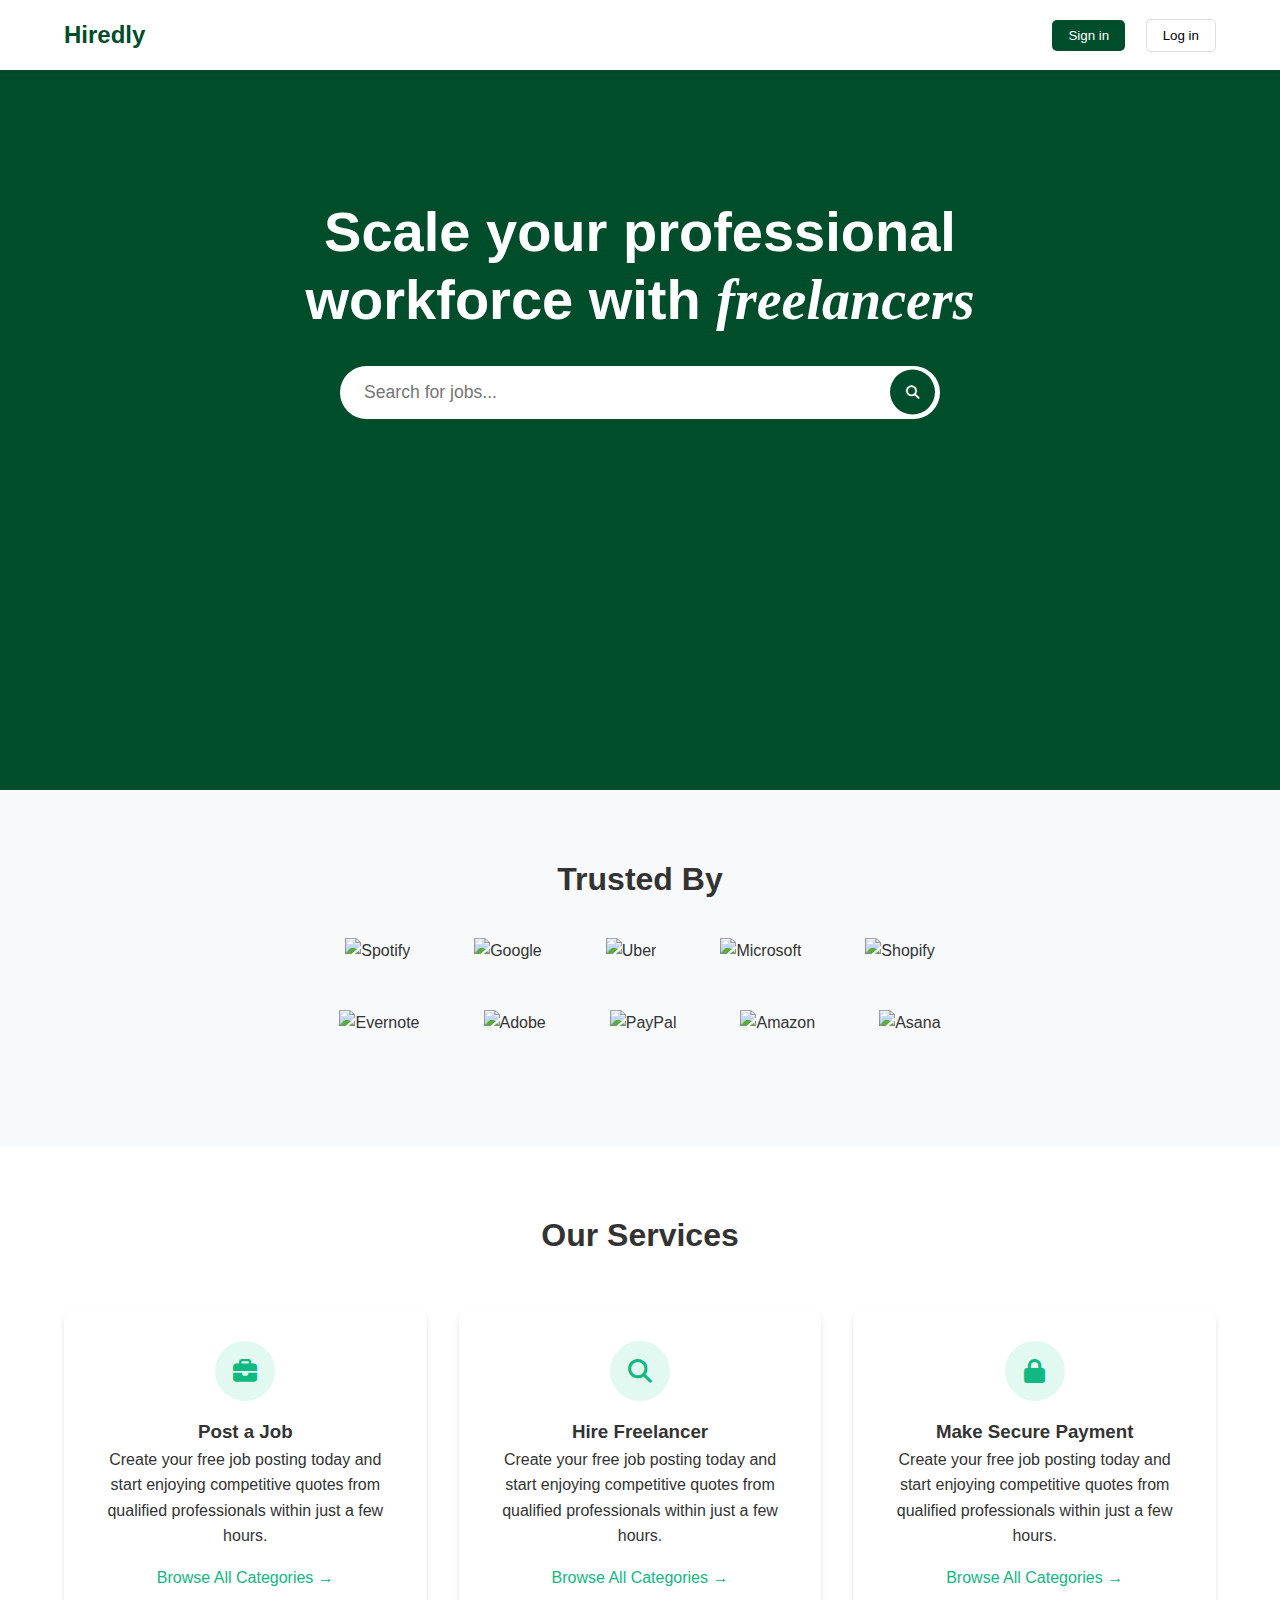
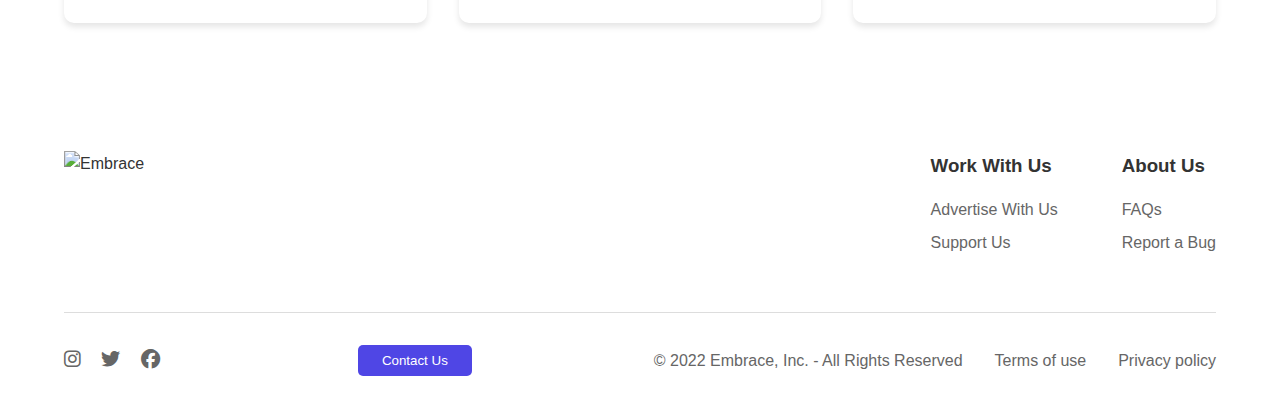
==== jobseeker.html @ 5eb38798 "1.24" ====
<!DOCTYPE html>
<html lang="en">
<head>
    <meta charset="UTF-8">
    <meta name="viewport" content="width=device-width, initial-scale=1.0">
    <title>Hiredly - Find Freelancers</title>
    <link rel="stylesheet" href="jobstyle.css">
    <link rel="stylesheet" href="https://cdnjs.cloudflare.com/ajax/libs/font-awesome/6.4.0/css/all.min.css">
</head>
<body>
    <!-- Navigation -->
    <nav class="navbar">
        <div class="logo">Hiredly</div>
        
        <div class="auth-buttons">
            <button class="btn-sign-in">Sign in</button>
            <button class="btn-log-in">Log in</button>
        </div>
    </nav>

    <!-- Hero Section -->
    <section class="hero">
        <div class="hero-content">
           
            
            <h1>Scale your professional<br>workforce with <span class="stylized">freelancers</span></h1>
            
            
            <div class="search-container">
                <input type="text" placeholder="Search for jobs...">
                <button class="search-button">
                    <i class="fas fa-search"></i>
                </button>
            </div>

            
            </div>
        </div>
    </section>

    <!-- Rest of the content remains the same -->
    <!-- Trusted By Section -->
    <section class="trusted-by">
        <h2>Trusted By</h2>
        <div class="logo-container">
            <img src="/placeholder.svg?height=40&width=120" alt="Spotify">
            <img src="/placeholder.svg?height=40&width=120" alt="Google">
            <img src="/placeholder.svg?height=40&width=120" alt="Uber">
            <img src="/placeholder.svg?height=40&width=120" alt="Microsoft">
            <img src="/placeholder.svg?height=40&width=120" alt="Shopify">
        </div>
        <div class="logo-container second-row">
            <img src="/placeholder.svg?height=40&width=120" alt="Evernote">
            <img src="/placeholder.svg?height=40&width=120" alt="Adobe">
            <img src="/placeholder.svg?height=40&width=120" alt="PayPal">
            <img src="/placeholder.svg?height=40&width=120" alt="Amazon">
            <img src="/placeholder.svg?height=40&width=120" alt="Asana">
        </div>
    </section>

    <!-- Services Section -->
    <section class="services">
        <h2>Our Services</h2>
        <div class="service-cards">
            <div class="service-card">
                <div class="icon-circle">
                    <i class="fas fa-briefcase"></i>
                </div>
                <h3>Post a Job</h3>
                <p>Create your free job posting today and start enjoying competitive quotes from qualified professionals within just a few hours.</p>
                <a href="#" class="browse-link">Browse All Categories →</a>
            </div>
            <div class="service-card">
                <div class="icon-circle">
                    <i class="fas fa-search"></i>
                </div>
                <h3>Hire Freelancer</h3>
                <p>Create your free job posting today and start enjoying competitive quotes from qualified professionals within just a few hours.</p>
                <a href="#" class="browse-link">Browse All Categories →</a>
            </div>
            <div class="service-card">
                <div class="icon-circle">
                    <i class="fas fa-lock"></i>
                </div>
                <h3>Make Secure Payment</h3>
                <p>Create your free job posting today and start enjoying competitive quotes from qualified professionals within just a few hours.</p>
                <a href="#" class="browse-link">Browse All Categories →</a>
            </div>
        </div>
    </section>

    <!-- Rest of the sections remain the same -->
    <!-- Footer -->
    <footer class="footer">
        <div class="footer-content">
            <div class="footer-logo">
                <img src="/placeholder.svg?height=40&width=120" alt="Embrace">
            </div>
            <div class="footer-links">
                <div class="footer-column">
                    <h3>Work With Us</h3>
                    <a href="#">Advertise With Us</a>
                    <a href="#">Support Us</a>
                </div>
                <div class="footer-column">
                    <h3>About Us</h3>
                    <a href="#">FAQs</a>
                    <a href="#">Report a Bug</a>
                </div>
            </div>
        </div>
        <div class="footer-bottom">
            <div class="social-links">
                <a href="#"><i class="fab fa-instagram"></i></a>
                <a href="#"><i class="fab fa-twitter"></i></a>
                <a href="#"><i class="fab fa-facebook"></i></a>
            </div>
            <button class="contact-us">Contact Us</button>
            <div class="footer-legal">
                <p>© 2022 Embrace, Inc. - All Rights Reserved</p>
                <a href="#">Terms of use</a>
                <a href="#">Privacy policy</a>
            </div>
        </div>
    </footer>
</body>
</html>
---- jobstyle.css ----
/* Reset and base styles */
* {
    margin: 0;
    padding: 0;
    box-sizing: border-box;
}

body {
    font-family: -apple-system, BlinkMacSystemFont, 'Segoe UI', Roboto, Oxygen, Ubuntu, Cantarell, sans-serif;
    line-height: 1.6;
    color: #333;
}

/* Navigation */
.navbar {
    display: flex;
    justify-content: space-between;
    align-items: center;
    padding: 1rem 5%;
    color:#004D2C;
    background: white;
    box-shadow: 0 2px 4px rgba(0,0,0,0.1);
    position: relative;
    z-index: 10;
}

.logo {
    font-size: 1.5rem;
    font-weight: bold;
}


.auth-buttons button {
    padding: 0.5rem 1rem;
    margin-left: 1rem;
    border-radius: 5px;
    cursor: pointer;
}

.btn-sign-in {
    background: #004D2C;
    color: white;
    border: none;
}

.btn-log-in {
    background: white;
    border: 1px solid #ddd;
}

/* Hero Section */
.hero {
    background-color: #004D2C;
    min-height: 80vh;
    position: relative;
    overflow: hidden;
    padding: 4rem 5%;
}

.hero-content {
    max-width: 1200px;
    margin: 0 auto;
    position: relative;
    text-align: center;
    padding: 4rem 0;
}

.hero h1 {
    color: white;
    font-size: 3.5rem;
    line-height: 1.2;
    margin-bottom: 2rem;
}

.stylized {
    font-family: serif;
    font-style: italic;
}

.search-container {
    max-width: 600px;
    margin: 0 auto;
    position: relative;
}

.search-container input {
    width: 100%;
    padding: 1rem 1.5rem;
    border-radius: 50px;
    border: none;
    font-size: 1.1rem;
}

.search-button {
    position: absolute;
    right: 5px;
    top: 50%;
    transform: translateY(-50%);
    background: #004D2C;
    color: white;
    border: none;
    width: 45px;
    height: 45px;
    border-radius: 50%;
    cursor: pointer;
}


.top-left {
    top: 10%;
    left: 5%;
}

.top-right {
    top: 10%;
    right: 5%;
}

.bottom-left {
    bottom: 20%;
    left: 5%;
}

.bottom-right {
    bottom: 20%;
    right: 5%;
}

/* Rest of the styles remain the same */
/* Trusted By Section */
.trusted-by {
    text-align: center;
    padding: 4rem 5%;
    background: #f8f9fa;
}

.trusted-by h2 {
    margin-bottom: 2rem;
    font-size: 2rem;
}

.logo-container {
    display: flex;
    justify-content: center;
    align-items: center;
    gap: 4rem;
    margin-bottom: 2rem;
}

.logo-container img {
    height: 40px;
    object-fit: contain;
}

/* Services Section */
.services {
    padding: 4rem 5%;
    text-align: center;
}

.services h2 {
    margin-bottom: 3rem;
    font-size: 2rem;
}

.service-cards {
    display: grid;
    grid-template-columns: repeat(3, 1fr);
    gap: 2rem;
    max-width: 1200px;
    margin: 0 auto;
}

.service-card {
    padding: 2rem;
    border-radius: 10px;
    background: white;
    box-shadow: 0 4px 6px rgba(0,0,0,0.1);
}

.icon-circle {
    width: 60px;
    height: 60px;
    background: #E1F9F0;
    border-radius: 50%;
    display: flex;
    align-items: center;
    justify-content: center;
    margin: 0 auto 1rem;
}

.icon-circle i {
    color: #10B981;
    font-size: 1.5rem;
}

.browse-link {
    color: #10B981;
    text-decoration: none;
    display: inline-block;
    margin-top: 1rem;
}

/* Footer */
.footer {
    background: white;
    padding: 4rem 5% 2rem;
}

.footer-content {
    display: flex;
    justify-content: space-between;
    margin-bottom: 3rem;
}

.footer-links {
    display: flex;
    gap: 4rem;
}

.footer-column h3 {
    margin-bottom: 1rem;
}

.footer-column a {
    display: block;
    color: #666;
    text-decoration: none;
    margin-bottom: 0.5rem;
}

.footer-bottom {
    display: flex;
    justify-content: space-between;
    align-items: center;
    padding-top: 2rem;
    border-top: 1px solid #ddd;
}

.social-links a {
    color: #666;
    margin-right: 1rem;
    font-size: 1.2rem;
}

.contact-us {
    padding: 0.5rem 1.5rem;
    background: #4F46E5;
    color: white;
    border: none;
    border-radius: 5px;
    cursor: pointer;
}

.footer-legal {
    display: flex;
    gap: 2rem;
    color: #666;
}

.footer-legal a {
    color: #666;
    text-decoration: none;
}

/* Responsive Design */
@media (max-width: 768px) {
    .nav-links {
        display: none;
    }
    
    .hero h1 {
        font-size: 2.5rem;
    }
    
    .freelancer-image {
        display: none;
    }
    
    .trusted-logos {
        gap: 1rem;
    }
    
    .trusted-logos img {
        height: 20px;
    }
    
    .service-cards {
        grid-template-columns: 1fr;
    }
    
    .logo-container {
        flex-wrap: wrap;
        gap: 2rem;
    }
    
    .footer-content {
        flex-direction: column;
        gap: 2rem;
    }
    
    .footer-bottom {
        flex-direction: column;
        gap: 1rem;
        text-align: center;
    }
}
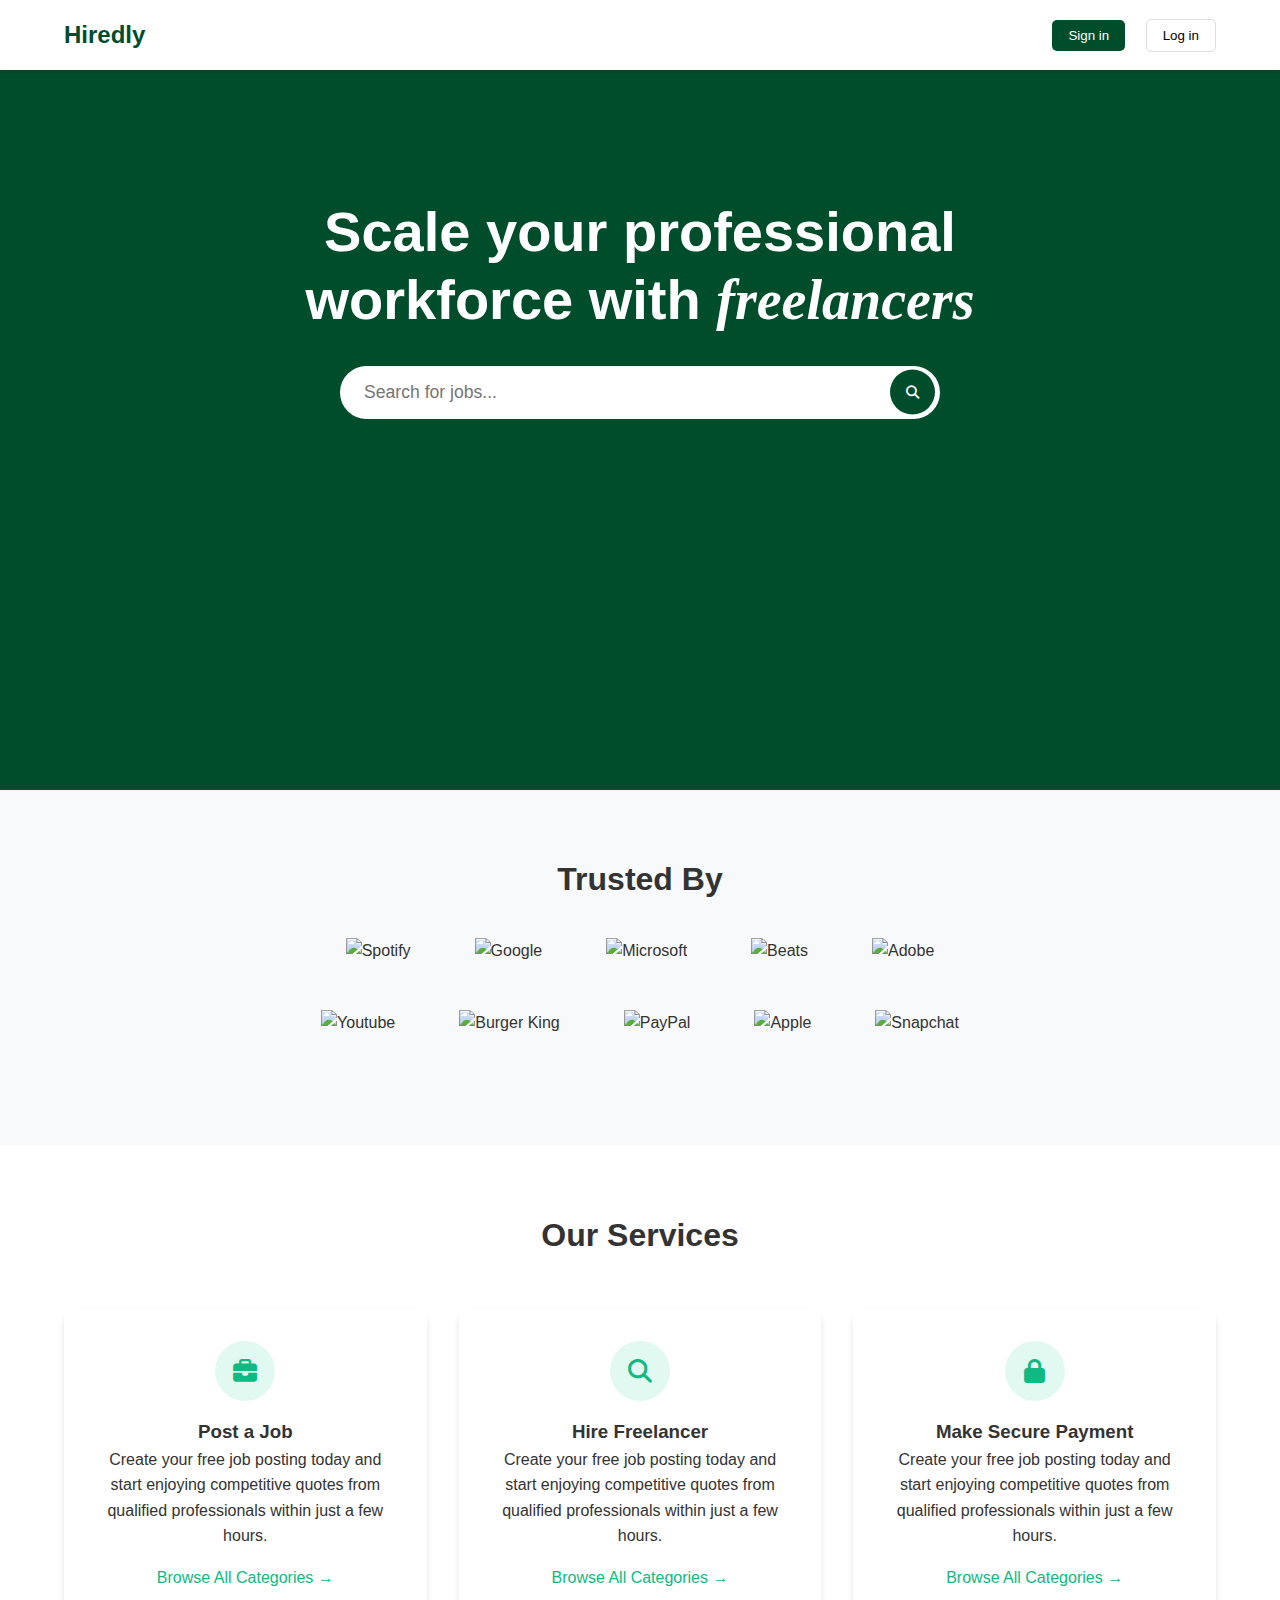
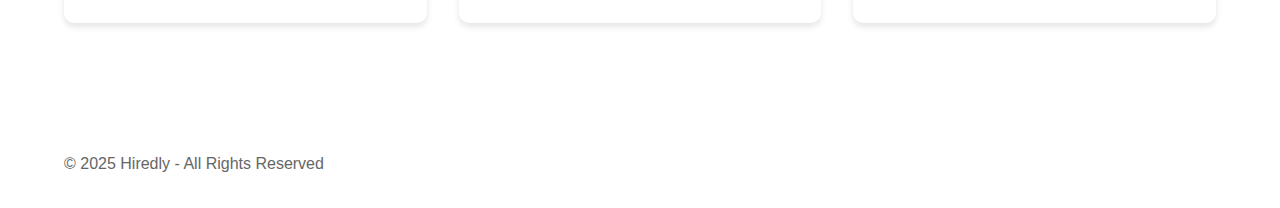
==== commit 2f84ffef: "1.25" ====
--- a/jobseeker.html
+++ b/jobseeker.html
@@ -24,7 +24,7 @@
            
             
             <h1>Scale your professional<br>workforce with <span class="stylized">freelancers</span></h1>
-            
+
             
             <div class="search-container">
                 <input type="text" placeholder="Search for jobs...">
@@ -43,18 +43,18 @@
     <section class="trusted-by">
         <h2>Trusted By</h2>
         <div class="logo-container">
-            <img src="/placeholder.svg?height=40&width=120" alt="Spotify">
-            <img src="/placeholder.svg?height=40&width=120" alt="Google">
-            <img src="/placeholder.svg?height=40&width=120" alt="Uber">
-            <img src="/placeholder.svg?height=40&width=120" alt="Microsoft">
-            <img src="/placeholder.svg?height=40&width=120" alt="Shopify">
+            <img src="images/spotify.png" alt="Spotify">
+            <img src="images/search.png" alt="Google">
+            <img src="images/microsoft.png" alt="Microsoft">
+            <img src="images/beats.png" alt="Beats">
+            <img src="images/adobe.png" alt="Adobe">
         </div>
         <div class="logo-container second-row">
-            <img src="/placeholder.svg?height=40&width=120" alt="Evernote">
-            <img src="/placeholder.svg?height=40&width=120" alt="Adobe">
-            <img src="/placeholder.svg?height=40&width=120" alt="PayPal">
-            <img src="/placeholder.svg?height=40&width=120" alt="Amazon">
-            <img src="/placeholder.svg?height=40&width=120" alt="Asana">
+            <img src="images/youtube.png" alt="Youtube">
+            <img src="images/starbucks.png" alt="Burger King">
+            <img src="images/paypal.png" alt="PayPal">
+            <img src="images/apple-logo.png" alt="Apple">
+            <img src="images/snapchat.png" alt="Snapchat">
         </div>
     </section>
 
@@ -89,37 +89,12 @@
         </div>
     </section>
 
-    <!-- Rest of the sections remain the same -->
     <!-- Footer -->
     <footer class="footer">
-        <div class="footer-content">
-            <div class="footer-logo">
-                <img src="/placeholder.svg?height=40&width=120" alt="Embrace">
-            </div>
-            <div class="footer-links">
-                <div class="footer-column">
-                    <h3>Work With Us</h3>
-                    <a href="#">Advertise With Us</a>
-                    <a href="#">Support Us</a>
-                </div>
-                <div class="footer-column">
-                    <h3>About Us</h3>
-                    <a href="#">FAQs</a>
-                    <a href="#">Report a Bug</a>
-                </div>
-            </div>
-        </div>
-        <div class="footer-bottom">
-            <div class="social-links">
-                <a href="#"><i class="fab fa-instagram"></i></a>
-                <a href="#"><i class="fab fa-twitter"></i></a>
-                <a href="#"><i class="fab fa-facebook"></i></a>
-            </div>
-            <button class="contact-us">Contact Us</button>
-            <div class="footer-legal">
-                <p>© 2022 Embrace, Inc. - All Rights Reserved</p>
-                <a href="#">Terms of use</a>
-                <a href="#">Privacy policy</a>
+     
+         <div class="footer-legal">
+                <p>© 2025 Hiredly - All Rights Reserved</p>
+                
             </div>
         </div>
     </footer>
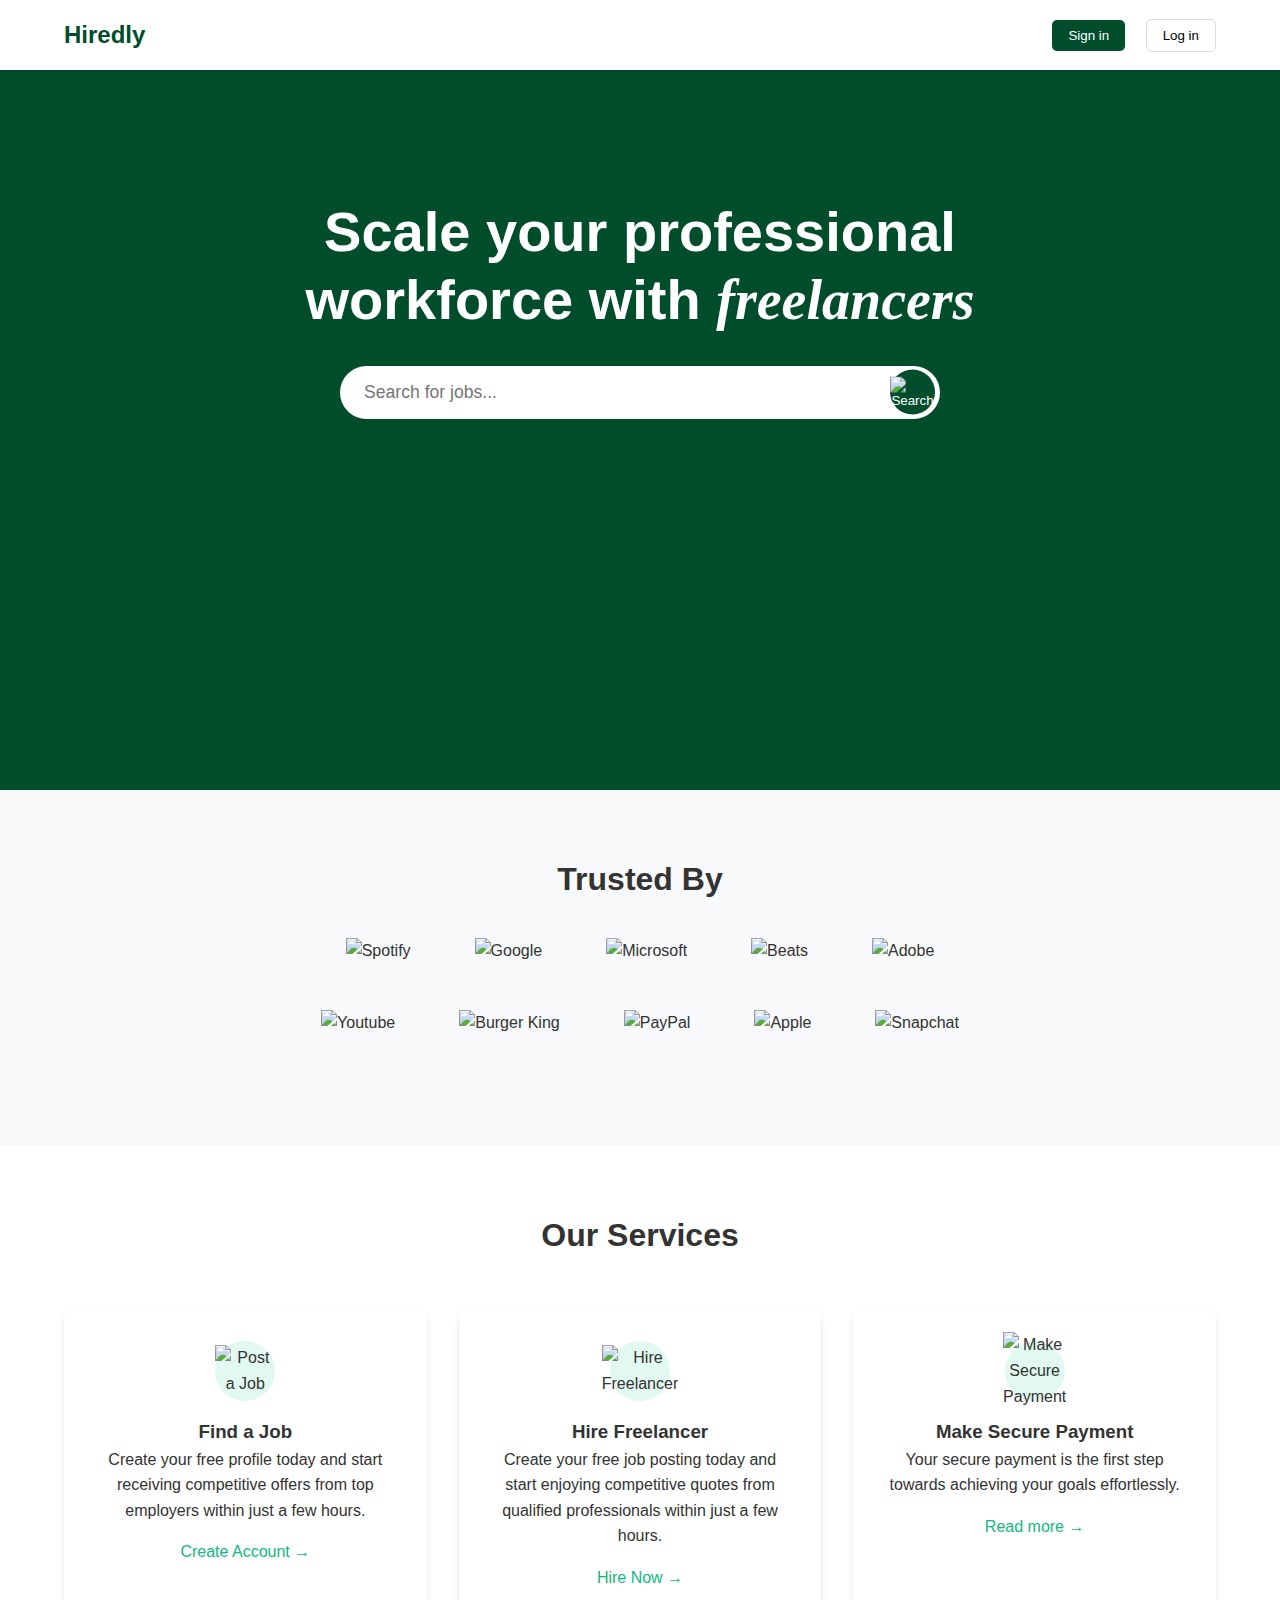
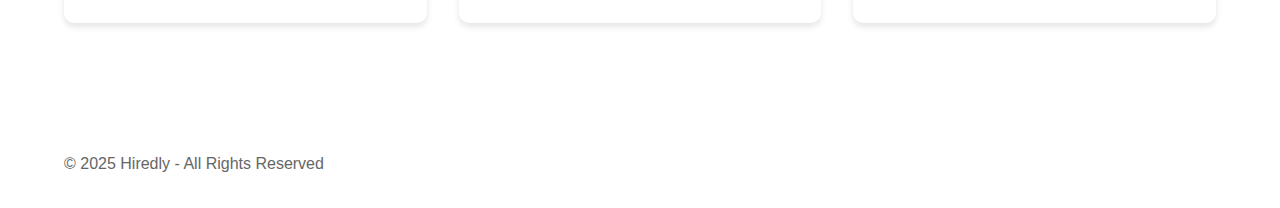
==== commit 1868f872: "final" ====
--- a/jobseeker.html
+++ b/jobseeker.html
@@ -5,7 +5,6 @@
     <meta name="viewport" content="width=device-width, initial-scale=1.0">
     <title>Hiredly - Find Freelancers</title>
     <link rel="stylesheet" href="jobstyle.css">
-    <link rel="stylesheet" href="https://cdnjs.cloudflare.com/ajax/libs/font-awesome/6.4.0/css/all.min.css">
 </head>
 <body>
     <!-- Navigation -->
@@ -13,32 +12,27 @@
         <div class="logo">Hiredly</div>
         
         <div class="auth-buttons">
-            <button class="btn-sign-in">Sign in</button>
-            <button class="btn-log-in">Log in</button>
+            <button class="btn-sign-in" onclick="window.location.href='logins_signups/usertype.html'">Sign in</button>
+            <button class="btn-log-in" onclick="window.location.href='logins_signups/usertype.html'">Log in</button>
         </div>
     </nav>
 
     <!-- Hero Section -->
     <section class="hero">
         <div class="hero-content">
-           
-            
             <h1>Scale your professional<br>workforce with <span class="stylized">freelancers</span></h1>
-
             
             <div class="search-container">
-                <input type="text" placeholder="Search for jobs...">
-                <button class="search-button">
-                    <i class="fas fa-search"></i>
+                <form action="logins_signups/usertype.html" method="POST">
+                <input type="text" placeholder="Search for jobs..." onclick="">
+                <button class="search-button" onclick="window.location.href='logins_signups/usertype.html'">
+                    <img src="images/searchicon.png" alt="Search" class="icon">
                 </button>
-            </div>
-
-            
+                </form>
             </div>
         </div>
     </section>
 
-    <!-- Rest of the content remains the same -->
     <!-- Trusted By Section -->
     <section class="trusted-by">
         <h2>Trusted By</h2>
@@ -64,39 +58,38 @@
         <div class="service-cards">
             <div class="service-card">
                 <div class="icon-circle">
-                    <i class="fas fa-briefcase"></i>
+                    <img src="images/briefcase.png" alt="Post a Job" class="icon">
                 </div>
-                <h3>Post a Job</h3>
-                <p>Create your free job posting today and start enjoying competitive quotes from qualified professionals within just a few hours.</p>
-                <a href="#" class="browse-link">Browse All Categories →</a>
+                <h3>Find a Job</h3>
+                <p>Create your free profile today and start receiving competitive offers from top employers within just a few hours.</p>
+                <a href="logins_signups/freelansign.html" class="browse-link">Create Account →</a>
             </div>
             <div class="service-card">
                 <div class="icon-circle">
-                    <i class="fas fa-search"></i>
+                    <img src="images/searchgreen.png" alt="Hire Freelancer" class="icon">
                 </div>
                 <h3>Hire Freelancer</h3>
                 <p>Create your free job posting today and start enjoying competitive quotes from qualified professionals within just a few hours.</p>
-                <a href="#" class="browse-link">Browse All Categories →</a>
+                <a href="logins_signups/empsign.html" class="browse-link">Hire Now →</a>
             </div>
             <div class="service-card">
                 <div class="icon-circle">
-                    <i class="fas fa-lock"></i>
+                    <img src="images/lock.png" alt="Make Secure Payment" class="icon">
                 </div>
                 <h3>Make Secure Payment</h3>
-                <p>Create your free job posting today and start enjoying competitive quotes from qualified professionals within just a few hours.</p>
-                <a href="#" class="browse-link">Browse All Categories →</a>
+                <p>Your secure payment is the first step towards achieving your goals effortlessly.</p>
+                <a href="payment.html" class="browse-link">Read more →</a>
             </div>
         </div>
     </section>
 
     <!-- Footer -->
     <footer class="footer">
-     
-         <div class="footer-legal">
-                <p>© 2025 Hiredly - All Rights Reserved</p>
-                
-            </div>
+        <div class="footer-legal">
+            <p>© 2025 Hiredly - All Rights Reserved</p>
         </div>
     </footer>
 </body>
-</html>+</html>
+
+            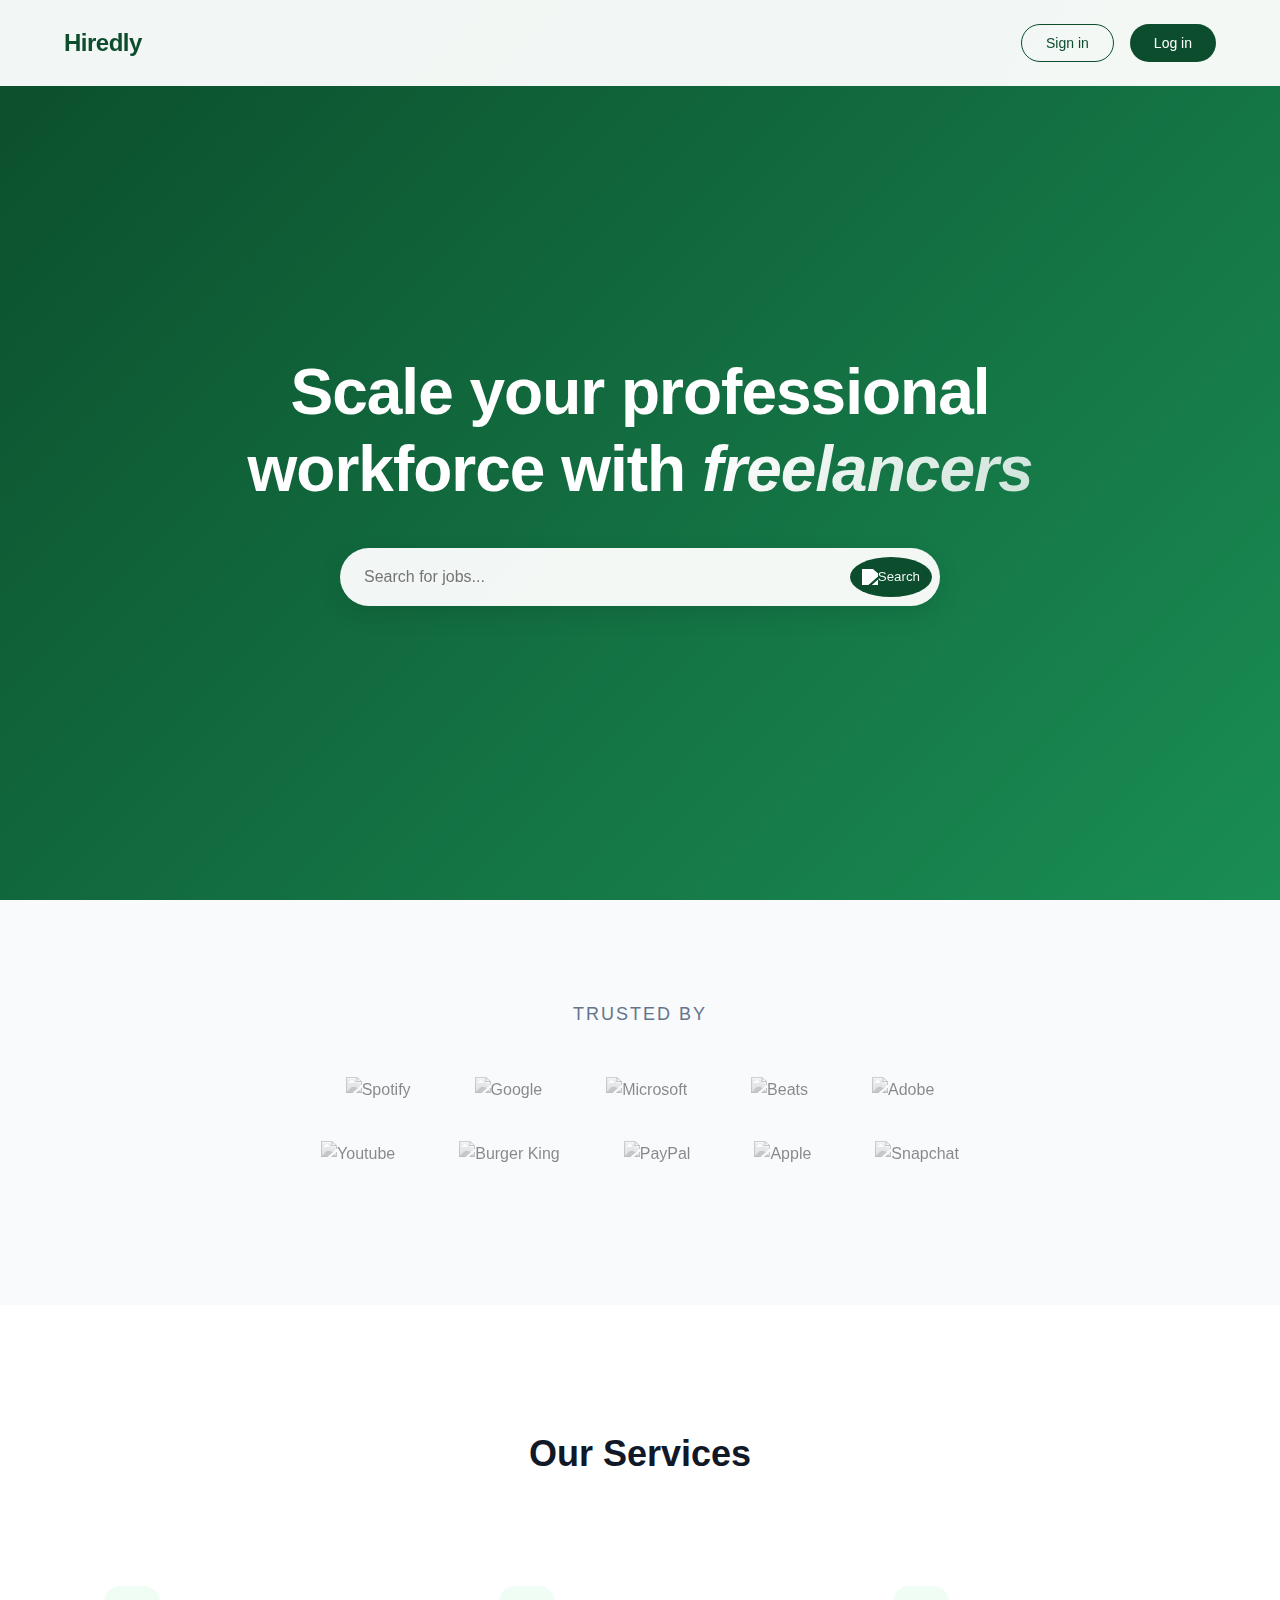
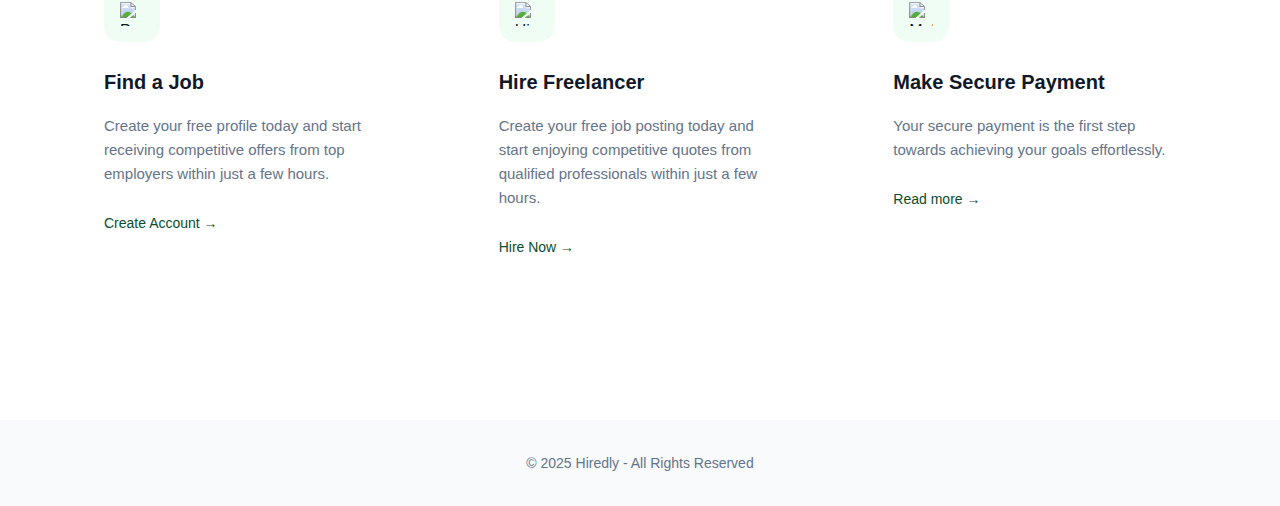
==== commit ed58f864: "done" ====
--- a/jobseeker.html
+++ b/jobseeker.html
@@ -4,7 +4,7 @@
     <meta charset="UTF-8">
     <meta name="viewport" content="width=device-width, initial-scale=1.0">
     <title>Hiredly - Find Freelancers</title>
-    <link rel="stylesheet" href="jobstyle.css">
+    <link rel="stylesheet" href="job.css">
 </head>
 <body>
     <!-- Navigation -->
--- a/job.css
+++ b/job.css
@@ -0,0 +1,350 @@
+/* Reset and base styles */
+* {
+    margin: 0;
+    padding: 0;
+    box-sizing: border-box;
+}
+
+body {
+    font-family: -apple-system, BlinkMacSystemFont, 'Segoe UI', Roboto, sans-serif;
+    line-height: 1.6;
+    color: #111827;
+    background-color: #fff;
+}
+
+/* Navbar */
+.navbar {
+    display: flex;
+    justify-content: space-between;
+    align-items: center;
+    padding: 24px 5%;
+    background: rgba(255, 255, 255, 0.95);
+    position: fixed;
+    top: 0;
+    left: 0;
+    right: 0;
+    z-index: 1000;
+    backdrop-filter: blur(8px);
+}
+
+.logo {
+    color: #0b4d2c;
+    font-size: 24px;
+    font-weight: 600;
+    letter-spacing: -0.5px;
+}
+
+.auth-buttons {
+    display: flex;
+    gap: 16px;
+}
+
+.btn-sign-in {
+    padding: 10px 24px;
+    font-size: 14px;
+    font-weight: 500;
+    color: #0b4d2c;
+    background: transparent;
+    border: 1.5px solid #0b4d2c;
+    border-radius: 100px;
+    cursor: pointer;
+    transition: all 0.3s ease;
+}
+
+.btn-log-in {
+    padding: 10px 24px;
+    font-size: 14px;
+    font-weight: 500;
+    color: #fff;
+    background: #0b4d2c;
+    border: none;
+    border-radius: 100px;
+    cursor: pointer;
+    transition: all 0.3s ease;
+}
+
+.btn-sign-in:hover {
+    background: rgba(11, 77, 44, 0.05);
+    transform: translateY(-2px);
+}
+
+.btn-log-in:hover {
+    transform: translateY(-2px);
+    box-shadow: 0 4px 12px rgba(11, 77, 44, 0.2);
+}
+
+/* Hero Section */
+.hero {
+    background: linear-gradient(135deg, #0b4d2c 0%, #1a8d54 100%);
+    padding: 180px 5% 120px;
+    text-align: center;
+    min-height: 100vh;
+    display: flex;
+    align-items: center;
+    justify-content: center;
+    position: relative;
+    overflow: hidden;
+}
+
+.hero::before {
+    content: '';
+    position: absolute;
+    top: 0;
+    left: 0;
+    right: 0;
+    bottom: 0;
+    background: url('data:image/svg+xml,<svg width="20" height="20" viewBox="0 0 20 20" xmlns="http://www.w3.org/2000/svg"><rect width="1" height="1" fill="rgba(255,255,255,0.05)"/></svg>');
+    opacity: 0.3;
+}
+
+.hero-content {
+    max-width: 900px;
+    margin: 0 auto;
+    position: relative;
+    z-index: 1;
+}
+
+.hero h1 {
+    color: #fff;
+    font-size: 64px;
+    font-weight: 600;
+    line-height: 1.2;
+    margin-bottom: 40px;
+    letter-spacing: -1px;
+}
+
+.stylized {
+    font-style: italic;
+    background: linear-gradient(120deg, #fff 0%, rgba(255,255,255,0.8) 100%);
+    -webkit-background-clip: text;
+    -webkit-text-fill-color: transparent;
+}
+
+.search-container {
+    max-width: 600px;
+    margin: 0 auto;
+    position: relative;
+}
+
+.search-container input {
+    width: 100%;
+    padding: 20px 24px;
+    font-size: 16px;
+    border: none;
+    border-radius: 100px;
+    background: rgba(255, 255, 255, 0.95);
+    backdrop-filter: blur(8px);
+    box-shadow: 0 8px 24px rgba(0, 0, 0, 0.1);
+    transition: all 0.3s ease;
+}
+
+.search-container input:focus {
+    outline: none;
+    box-shadow: 0 8px 32px rgba(0, 0, 0, 0.15);
+    transform: translateY(-2px);
+}
+
+.search-button {
+    position: absolute;
+    right: 8px;
+    top: 50%;
+    transform: translateY(-50%);
+    background: #0b4d2c;
+    border: none;
+    cursor: pointer;
+    padding: 12px;
+    border-radius: 50%;
+    transition: all 0.3s ease;
+}
+
+.search-button:hover {
+    background: #0a4526;
+    transform: translateY(-50%) scale(1.05);
+}
+
+.search-button img {
+    width: 20px;
+    height: 20px;
+    filter: brightness(0) invert(1);
+}
+
+/* Trusted By Section */
+.trusted-by {
+    padding: 100px 5%;
+    text-align: center;
+    background: #f8fafc;
+}
+
+.trusted-by h2 {
+    font-size: 18px;
+    font-weight: 500;
+    color: #64748b;
+    margin-bottom: 48px;
+    text-transform: uppercase;
+    letter-spacing: 2px;
+}
+
+.logo-container {
+    display: flex;
+    justify-content: center;
+    align-items: center;
+    gap: 64px;
+    margin-bottom: 32px;
+    flex-wrap: wrap;
+}
+
+.logo-container img {
+    height: 32px;
+    opacity: 0.5;
+    transition: all 0.3s ease;
+    filter: grayscale(1);
+}
+
+.logo-container img:hover {
+    opacity: 0.8;
+    filter: grayscale(0);
+    transform: scale(1.05);
+}
+
+/* Services Section */
+.services {
+    padding: 120px 5%;
+    background: #fff;
+}
+
+.services h2 {
+    text-align: center;
+    font-size: 36px;
+    font-weight: 600;
+    color: #111827;
+    margin-bottom: 64px;
+}
+
+.service-cards {
+    display: grid;
+    grid-template-columns: repeat(auto-fit, minmax(300px, 1fr));
+    gap: 32px;
+    max-width: 1200px;
+    margin: 0 auto;
+}
+
+.service-card {
+    background: #fff;
+    padding: 40px;
+    border-radius: 24px;
+    transition: all 0.3s ease;
+    position: relative;
+    overflow: hidden;
+}
+
+.service-card::before {
+    content: '';
+    position: absolute;
+    top: 0;
+    left: 0;
+    right: 0;
+    height: 4px;
+    background: linear-gradient(90deg, #0b4d2c, #1a8d54);
+    opacity: 0;
+    transition: all 0.3s ease;
+}
+
+.service-card:hover {
+    transform: translateY(-8px);
+    box-shadow: 0 12px 24px rgba(0,0,0,0.06);
+}
+
+.service-card:hover::before {
+    opacity: 1;
+}
+
+.icon-circle {
+    width: 56px;
+    height: 56px;
+    background: #f0fdf4;
+    border-radius: 16px;
+    display: flex;
+    align-items: center;
+    justify-content: center;
+    margin-bottom: 24px;
+    transition: all 0.3s ease;
+}
+
+.service-card:hover .icon-circle {
+    transform: scale(1.1);
+}
+
+.icon-circle img {
+    width: 24px;
+    height: 24px;
+}
+
+.service-card h3 {
+    font-size: 20px;
+    font-weight: 600;
+    color: #111827;
+    margin-bottom: 16px;
+}
+
+.service-card p {
+    color: #64748b;
+    margin-bottom: 24px;
+    font-size: 15px;
+    line-height: 1.6;
+}
+
+.browse-link {
+    color: #0b4d2c;
+    text-decoration: none;
+    font-weight: 500;
+    font-size: 14px;
+    display: inline-flex;
+    align-items: center;
+    transition: all 0.3s ease;
+}
+
+.browse-link:hover {
+    transform: translateX(4px);
+}
+
+/* Footer */
+.footer {
+    background: #f8fafc;
+    padding: 32px 5%;
+    text-align: center;
+}
+
+.footer-legal {
+    color: #64748b;
+    font-size: 14px;
+}
+
+/* Responsive Design */
+@media (max-width: 768px) {
+    .hero h1 {
+        font-size: 48px;
+    }
+    
+    .services {
+        padding: 80px 5%;
+    }
+    
+    .service-card {
+        padding: 32px;
+    }
+}
+
+@media (max-width: 480px) {
+    .hero h1 {
+        font-size: 36px;
+    }
+    
+    .auth-buttons {
+        gap: 8px;
+    }
+    
+    .btn-sign-in, .btn-log-in {
+        padding: 8px 16px;
+        font-size: 14px;
+    }
+}